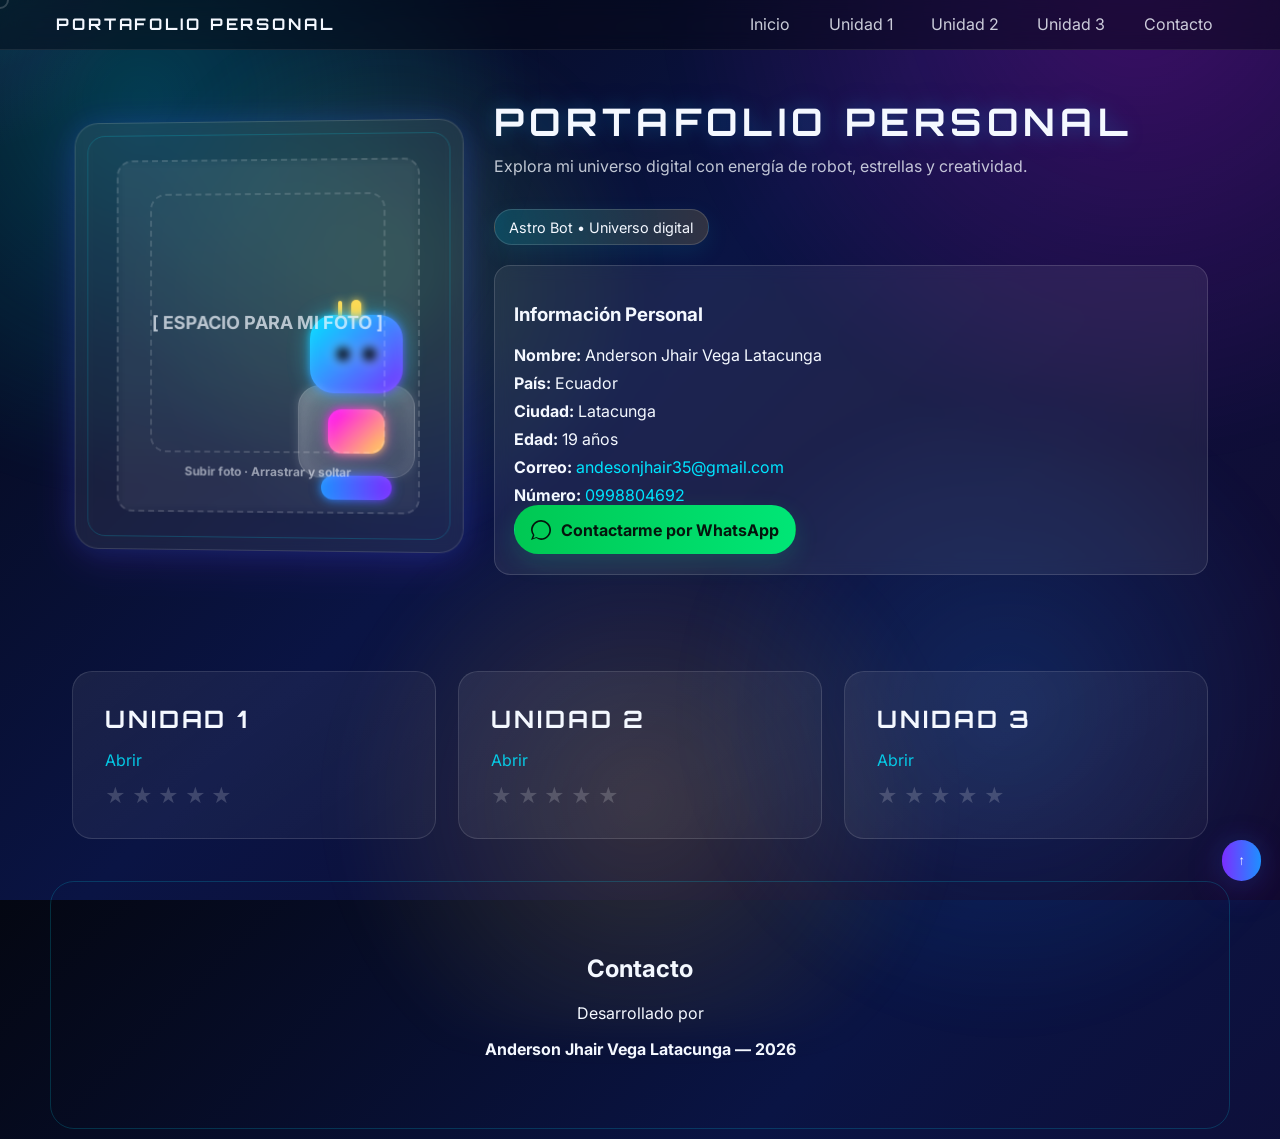
==== index.html @ 26ff987b "Prueba 18" ====
<!doctype html>
<html lang="es">
<head>
	<meta charset="utf-8" />
	<meta name="viewport" content="width=device-width,initial-scale=1" />
	<title>PORTAFOLIO PERSONAL — Anderson Jhair Vega Latacunga</title>
	<meta name="description" content="Portafolio galáctico - Anderson Jhair Vega Latacunga" />
	<link rel="preconnect" href="https://fonts.googleapis.com">
	<link rel="preconnect" href="https://fonts.gstatic.com" crossorigin>
	<link href="https://fonts.googleapis.com/css2?family=Orbitron:wght@500;700;900&family=Inter:wght@400;500;600;700&display=swap" rel="stylesheet">
	<link rel="stylesheet" href="styles.css">
</head>
<body>
	<!-- Fondo animado: canvas para estrellas y efecto parallax -->
	<canvas id="starfield" class="starfield"></canvas>

	<!-- Efecto de partículas y brillo que sigue el cursor -->
	<div id="light" class="light"></div>

	<!-- Cursor personalizado -->
	<div id="cursor" class="cursor"></div>

	<!-- Barra de navegación -->
	<header class="topbar">
		<nav class="nav container">
			<a href="#inicio" class="brand">PORTAFOLIO PERSONAL</a>
			<ul class="nav-links">
				<li><a href="#inicio">Inicio</a></li>
				<li><a href="#unidad1">Unidad 1</a></li>
				<li><a href="#unidad2">Unidad 2</a></li>
				<li><a href="#unidad3">Unidad 3</a></li>
				<li><a href="#contacto">Contacto</a></li>
			</ul>
			<button id="menuToggle" class="menu-toggle" aria-label="Abrir menú">☰</button>
		</nav>
	</header>

	<main id="main" class="main">
		<!-- Hero / Inicio -->
		<section id="inicio" class="hero container">
			<div class="hero-grid">
				<div class="photo-card glass">
					<div class="hero-robot" aria-hidden="true">
						<div class="robot-head">
							<span class="robot-eye"></span>
							<span class="robot-eye"></span>
							<span class="robot-antenna"></span>
						</div>
						<div class="robot-body">
							<span class="robot-chest"></span>
						</div>
						<div class="robot-legs"></div>
					</div>
					<div class="photo-placeholder" id="photoArea">
						<input type="file" id="photoInput" accept="image/*" class="photo-input" aria-label="Subir foto" />
						<label for="photoInput" class="photo-label">
							<div class="photo-preview" id="photoPreview" aria-hidden="true">
								<span class="photo-text">[ ESPACIO PARA MI FOTO ]</span>
							</div>
							<div class="photo-hint">Subir foto · Arrastrar y soltar</div>
						</label>
					</div>
				</div>

				<div class="intro">
					<h1 class="title glow">PORTAFOLIO PERSONAL</h1>
					<p class="subtitle">Explora mi universo digital con energía de robot, estrellas y creatividad.</p>
					<div class="hero-badge">Astro Bot • Universo digital</div>

					<div class="info-card glass">
						<h3>Información Personal</h3>
						<ul class="info-list">
							<li><strong>Nombre:</strong> Anderson Jhair Vega Latacunga</li>
							<li><strong>País:</strong> Ecuador</li>
							<li><strong>Ciudad:</strong> Latacunga</li>
							<li><strong>Edad:</strong> 19 años</li>
							<li><strong>Correo:</strong> <a href="mailto:andesonjhair35@gmail.com">andesonjhair35@gmail.com</a></li>
							<li><strong>Número:</strong> <a href="tel:+593998804692">0998804692</a></li>
						</ul>

						<a id="whatsappBtn" class="btn whatsapp" href="https://wa.me/593998804692" target="_blank" rel="noopener noreferrer">
							<svg class="icon" viewBox="0 0 24 24" xmlns="http://www.w3.org/2000/svg" aria-hidden="true"><path fill="currentColor" d="M20.52 3.48A11.94 11.94 0 0012 0C5.373 0 .002 5.373.002 12.002A11.9 11.9 0 002.29 17.98L0 24l6.375-2.275A11.939 11.939 0 0012 24c6.627 0 12-5.373 12-11.998 0-3.204-1.252-6.213-3.48-8.522zM12 22.01a9.98 9.98 0 01-5.11-1.356l-.366-.218-3.785 1.35 1.41-3.686-.236-.38A9.972 9.972 0 0112.01 2.03c5.523 0 10 4.478 10 9.972 0 5.495-4.477 9.999-10 9.999z"/></svg>
							Contactarme por WhatsApp
						</a>
					</div>
				</div>
			</div>
		</section>

		<!-- Secciones de Unidades -->
		<section class="units container">
			<div class="units-grid">
				<article class="unit-card" id="unidad1" data-unit="1">
					<h2>UNIDAD 1</h2>
					<p class="unit-cta">Abrir</p>
					<div class="rating" role="img" aria-label="Valoración: 5 de 5">
						<span class="star" data-value="1">★</span>
						<span class="star" data-value="2">★</span>
						<span class="star" data-value="3">★</span>
						<span class="star" data-value="4">★</span>
						<span class="star" data-value="5">★</span>
					</div>
				</article>

				<article class="unit-card" id="unidad2" data-unit="2">
					<h2>UNIDAD 2</h2>
					<p class="unit-cta">Abrir</p>
					<div class="rating" role="img" aria-label="Valoración: 5 de 5">
						<span class="star" data-value="1">★</span>
						<span class="star" data-value="2">★</span>
						<span class="star" data-value="3">★</span>
						<span class="star" data-value="4">★</span>
						<span class="star" data-value="5">★</span>
					</div>
				</article>

				<article class="unit-card" id="unidad3" data-unit="3">
					<h2>UNIDAD 3</h2>
					<p class="unit-cta">Abrir</p>
					<div class="rating" role="img" aria-label="Valoración: 3.5 de 5">
						<span class="star" data-value="1">★</span>
						<span class="star" data-value="2">★</span>
						<span class="star" data-value="3">★</span>
						<span class="star" data-value="4">★</span>
						<span class="star" data-value="5">★</span>
					</div>
				</article>
			</div>

			<!-- Panel dinámico para contenido de unidad -->
			<div id="unitPanel" class="unit-panel glass">
				<div class="portal-ring" aria-hidden="true"></div>
				<button id="closePanel" class="close-panel">✕</button>
				<div class="unit-content">
					<h3 id="unitTitle">Unidad</h3>
					<div id="unitBody" class="unit-body">
						<div class="unit-placeholder">Aquí podrás agregar información más adelante.</div>
					</div>
				</div>
			</div>
		</section>

		<!-- Contacto / Pie -->
		<section id="contacto" class="contact container">
			<h2>Contacto</h2>
			<p>Desarrollado por</p>
			<p class="author">Anderson Jhair Vega Latacunga — 2026</p>
		</section>
	</main>

	<button id="toTop" class="to-top" title="Volver arriba">↑</button>

	<script src="script.js" defer></script>
</body>
</html>
---- styles.css ----
/* styles.css
   Tema: Galáctico / Futurista
   Contiene diseño responsivo, glassmorphism, animaciones y efectos de glow.
*/

:root{
  --bg:#050816;
  --electric:#1E90FF;
  --violet:#7B2EFF;
  --cyan:#00E5FF;
  --magenta:#FF00FF;
  --yellow:#FFD84D;
  --lime:#7CFF5B;
  --white:#F4F8FF;
  --glass-bg: rgba(255,255,255,0.07);
  --glass-border: rgba(255,255,255,0.14);
  --glow: 0 8px 40px rgba(123,46,255,0.18), 0 0 28px rgba(30,144,255,0.14);
  --container: 1200px;
}

*{box-sizing:border-box}
html,body{height:100%}
body{
  margin:0;
  font-family: Inter, ui-sans-serif, system-ui, -apple-system, "Segoe UI", Roboto, "Helvetica Neue", Arial;
  background:linear-gradient(135deg, #040712 0%, #0a1444 45%, #120a2f 100%);
  color:var(--white);
  overflow-x:hidden;
  position:relative;
}
body::before, body::after{
  content:"";
  position:fixed;
  inset:-15%;
  pointer-events:none;
  z-index:0;
  filter:blur(18px);
}
body::before{
  background:radial-gradient(circle at 20% 20%, rgba(0,229,255,0.24), transparent 24%),
             radial-gradient(circle at 80% 10%, rgba(255,0,255,0.2), transparent 28%),
             radial-gradient(circle at 50% 80%, rgba(255,216,77,0.16), transparent 25%);
  animation: drift 10s ease-in-out infinite alternate;
}
body::after{
  background:radial-gradient(circle at 35% 35%, rgba(124,255,91,0.16), transparent 20%),
             radial-gradient(circle at 72% 72%, rgba(30,144,255,0.18), transparent 22%);
  animation: drift 12s ease-in-out infinite reverse;
}

.container{max-width:var(--container);margin:0 auto;padding:2rem;position:relative;z-index:2}

/* Loader */
.loader{position:fixed;inset:0;display:flex;align-items:center;justify-content:center;background:radial-gradient(circle at top, rgba(0,229,255,0.16), rgba(5,8,22,1));z-index:9999;transition:opacity .6s ease}
.loader-inner{display:flex;flex-direction:column;align-items:center;gap:1rem}
.spinner{width:72px;height:72px;border-radius:50%;background:conic-gradient(from 0deg, var(--electric), var(--violet), var(--yellow), var(--cyan), var(--electric));animation:spin 1.6s linear infinite;box-shadow:0 0 30px rgba(0,229,255,0.24)}
@keyframes spin{to{transform:rotate(360deg)}}
@keyframes drift{from{transform:translate3d(-2%, -2%, 0) scale(1)} to{transform:translate3d(3%, 2%, 0) scale(1.06)}}
@keyframes floatRobot{0%,100%{transform:translateY(0)}50%{transform:translateY(-10px)}}
@keyframes portalPulse{0%{transform:scale(.92);opacity:.3}50%{transform:scale(1);opacity:.7}100%{transform:scale(1.06);opacity:.2}}
@keyframes portalOut{0%{transform:scale(1);opacity:1}100%{transform:scale(0.16);opacity:0}}
/* Starfield */
.starfield{position:fixed;inset:0;z-index:1;display:block;opacity:.95}

/* Light and cursor */
.light{position:fixed;pointer-events:none;width:340px;height:340px;border-radius:50%;background:radial-gradient(circle at 35% 35%, rgba(0,229,255,0.2), rgba(123,46,255,0.06) 44%, transparent 66%);mix-blend-mode:screen;transform:translate(-50%,-50%);z-index:2}
.cursor{position:fixed;width:18px;height:18px;border-radius:50%;pointer-events:none;border:2px solid rgba(255,255,255,0.18);backdrop-filter:blur(4px);transform:translate(-50%,-50%);z-index:9998;transition:transform .12s ease, background .12s ease}

/* Topbar */
.topbar{position:sticky;top:0;z-index:50;background:rgba(4,7,18,0.5);backdrop-filter: blur(10px);border-bottom:1px solid rgba(255,255,255,0.08)}
.nav{display:flex;align-items:center;justify-content:space-between;gap:1rem;padding:0.9rem 1rem}
.brand{font-family:'Orbitron', sans-serif;font-weight:700;letter-spacing:.18em;color:var(--white);text-decoration:none;text-transform:uppercase}
.nav-links{list-style:none;display:flex;gap:1rem;margin:0;padding:0}
.nav-links a{color:rgba(244,248,255,0.82);text-decoration:none;padding:.4rem .7rem;border-radius:999px;transition:all .25s}
.nav-links a:hover{background:linear-gradient(90deg, rgba(30,144,255,0.16), rgba(123,46,255,0.16));box-shadow:var(--glow)}
.menu-toggle{display:none;background:transparent;border:1px solid rgba(255,255,255,0.08);color:var(--white);padding:.45rem .7rem;border-radius:999px}

/* Hero */
.hero-grid{display:grid;grid-template-columns:390px 1fr;gap:2rem;align-items:center;padding-top:1rem}
.photo-card{height:430px;display:flex;align-items:center;justify-content:center;border-radius:24px;border:1px solid var(--glass-border);background:linear-gradient(145deg, rgba(255,255,255,0.08), rgba(255,255,255,0.02));box-shadow:var(--glow);position:relative;overflow:hidden;transform:perspective(1200px) rotateY(-4deg)}
.photo-card::before{content:"";position:absolute;inset:12px;border:1px solid rgba(0,229,255,0.18);border-radius:18px}
.hero-robot{position:absolute;inset:auto 12% 12% auto;z-index:0;display:flex;flex-direction:column;align-items:center;animation:floatRobot 3.4s ease-in-out infinite}
.robot-head{width:92px;height:78px;border-radius:24px;background:linear-gradient(135deg, var(--cyan), var(--violet));box-shadow:0 0 24px rgba(0,229,255,0.2);position:relative;display:flex;align-items:center;justify-content:center;gap:12px}
.robot-head::before{content:"";position:absolute;top:-15px;left:50%;transform:translateX(-50%);width:10px;height:20px;border-radius:999px;background:var(--yellow)}
.robot-eye{width:14px;height:14px;border-radius:50%;background:#08111f;box-shadow:0 0 10px rgba(255,255,255,0.7)}
.robot-antenna{position:absolute;top:-14px;left:28px;width:4px;height:16px;background:var(--yellow);border-radius:999px}
.robot-body{width:116px;height:92px;border-radius:22px;background:linear-gradient(135deg, rgba(255,255,255,0.16), rgba(255,255,255,0.04));border:1px solid rgba(255,255,255,0.16);margin-top:-8px;display:flex;align-items:center;justify-content:center;box-shadow:inset 0 0 20px rgba(255,255,255,0.08)}
.robot-chest{width:56px;height:44px;border-radius:14px;background:linear-gradient(135deg, var(--magenta), var(--yellow));box-shadow:0 0 16px rgba(255,0,255,0.16)}
.robot-legs{width:70px;height:24px;border-radius:999px;background:linear-gradient(90deg, var(--electric), var(--violet));margin-top:-2px;box-shadow:0 0 16px rgba(30,144,255,0.16)}
.photo-placeholder{font-weight:700;color:rgba(244,248,255,0.7);font-size:18px;border:2px dashed rgba(255,255,255,0.15);padding:2rem;border-radius:16px;position:relative;z-index:1;backdrop-filter:blur(4px)}
.photo-input{display:none}
.photo-label{display:flex;flex-direction:column;align-items:center;gap:.7rem;cursor:pointer}
.photo-preview{width:100%;height:100%;min-height:260px;border-radius:16px;display:flex;align-items:center;justify-content:center;background-size:cover;background-position:center;border:2px dashed rgba(255,255,255,0.14);transition:all .28s ease}
.photo-preview.has-photo{border:0}
.photo-preview .photo-text{color:rgba(244,248,255,0.7);font-weight:700}
.photo-hint{font-size:12px;color:rgba(244,248,255,0.55)}
.photo-placeholder.dragover .photo-preview{transform:scale(1.02);box-shadow:0 12px 30px rgba(30,144,255,0.12)}
.title{font-family:'Orbitron', sans-serif;font-size:38px;margin:0;letter-spacing:.14em}
.glow{text-shadow:0 0 18px rgba(0,229,255,0.22), 0 0 34px rgba(123,46,255,0.16)}
.subtitle{color:rgba(244,248,255,0.78);margin-top:.6rem;line-height:1.6}
.hero-badge{display:inline-block;margin-top:.8rem;padding:.55rem .9rem;border-radius:999px;background:linear-gradient(90deg, rgba(0,229,255,0.18), rgba(255,216,77,0.16));border:1px solid rgba(255,255,255,0.14);font-size:.9rem;color:var(--white);box-shadow:0 8px 24px rgba(0,229,255,0.09)}

.info-card{margin-top:1.2rem;padding:1.2rem;border-radius:16px;background:linear-gradient(135deg, rgba(255,255,255,0.09), rgba(255,255,255,0.04));border:1px solid rgba(255,255,255,0.12)}
.info-list{list-style:none;padding:0;margin:0;display:grid;gap:.5rem}
.info-list a{color:var(--cyan);text-decoration:none}

.btn{display:inline-flex;align-items:center;gap:.6rem;padding:.85rem 1rem;border-radius:999px;text-decoration:none;font-weight:700;border:1px solid transparent;cursor:pointer;transition:transform .12s ease, box-shadow .18s ease}
.btn .icon{width:20px;height:20px}
.whatsapp{background:linear-gradient(90deg,#00C853,#00E676);color:#04150d;box-shadow:0 8px 24px rgba(0,230,150,0.16)}
.whatsapp:hover{transform:translateY(-5px);box-shadow:0 12px 36px rgba(0,230,150,0.2)}
.whatsapp:active{transform:translateY(-2px) scale(.996)}

/* Units */
.units-grid{display:grid;grid-template-columns:repeat(3,1fr);gap:1.4rem;margin-top:2rem}
.unit-card{padding:2rem;border-radius:20px;background:linear-gradient(145deg, rgba(255,255,255,0.07), rgba(255,255,255,0.03));border:1px solid rgba(255,255,255,0.12);cursor:pointer;transition:transform .28s ease, box-shadow .28s ease;position:relative;overflow:hidden}
.unit-card::before{content:"";position:absolute;inset:0;background:linear-gradient(120deg, transparent 0%, rgba(0,229,255,0.12) 45%, transparent 70%);transform:translateX(-100%);transition:transform .5s ease}
.unit-card:hover{transform:translateY(-10px);box-shadow:var(--glow)}
.unit-card:hover::before{transform:translateX(100%)}
.unit-card h2{margin:0 0 .6rem;font-family:'Orbitron', sans-serif;letter-spacing:.12em}
.unit-panel{position:fixed;right:3%;top:10%;width:54%;max-width:780px;max-height:78vh;min-height:240px;padding:1.8rem;border-radius:24px;z-index:80;display:none;box-shadow:var(--glow);overflow:hidden;background:linear-gradient(145deg, rgba(9,13,33,0.92), rgba(14,18,45,0.88));border:1px solid rgba(255,255,255,0.13);transform:scale(.94);opacity:0;transition:transform .45s cubic-bezier(.2,.8,.2,1), opacity .35s ease}
.unit-panel.visible{display:block;opacity:1;transform:scale(1)}
.unit-panel.closing{animation:portalOut .36s ease forwards}
.portal-ring{position:absolute;inset:-25%;border-radius:50%;border:2px solid rgba(0,229,255,0.16);box-shadow:0 0 0 1px rgba(255,255,255,0.04), inset 0 0 40px rgba(0,229,255,0.16);animation:portalPulse 2.2s ease-in-out infinite;pointer-events:none}
.unit-content{display:grid;gap:1rem;max-height:calc(78vh - 3.6rem);overflow-y:auto;overflow-x:hidden;padding-right:.25rem;scrollbar-width:thin;scrollbar-color:rgba(0,229,255,0.4) transparent;overscroll-behavior:contain;position:relative;z-index:2}
.unit-label{display:block;font-size:.9rem;letter-spacing:.25em;color:var(--cyan);margin-bottom:.25rem;font-family:'Orbitron', sans-serif}
.unit-headline{display:block;font-size:1.2rem;font-weight:700;color:var(--white)}
.unit-body{display:grid;gap:1rem;padding-right:.25rem}
.unit-intro p{margin:0;color:rgba(244,248,255,0.84);line-height:1.7}
.topic-switcher{display:flex;flex-wrap:wrap;gap:.6rem;margin-top:.8rem}
.topic-btn{background:rgba(255,255,255,0.06);color:var(--white);border:1px solid rgba(255,255,255,0.1);padding:.6rem .8rem;border-radius:999px;cursor:pointer;transition:all .25s ease}
.topic-btn:hover,.topic-btn.active{background:linear-gradient(90deg, rgba(30,144,255,0.17), rgba(123,46,255,0.18));border-color:rgba(0,229,255,0.32);transform:translateY(-2px)}
.topic-card{padding:1rem;border-radius:16px;background:linear-gradient(135deg, rgba(30,144,255,0.12), rgba(123,46,255,0.08));border:1px solid rgba(255,255,255,0.08)}
.topic-header h4{margin:0 0 .35rem;font-size:1.06rem;color:var(--yellow)}
.topic-header p{margin:0;color:rgba(244,248,255,0.84);line-height:1.7}
.topic-badges{display:flex;flex-wrap:wrap;gap:.5rem;margin-top:.8rem}
.topic-badges span{padding:.35rem .65rem;border-radius:999px;background:rgba(255,255,255,0.07);font-size:.85rem;color:var(--cyan)}
.topic-grid{display:grid;grid-template-columns:repeat(2,1fr);gap:.8rem;margin-top:.9rem}
.topic-block{padding:.8rem;border-radius:12px;background:rgba(0,0,0,0.2);border:1px solid rgba(255,255,255,0.05)}
.topic-block.wide{grid-column:1 / -1}
.topic-block h5{margin:0 0 .4rem;font-size:.95rem;color:var(--magenta)}
.topic-block p,.topic-block li{margin:0;color:rgba(244,248,255,0.84);line-height:1.65;font-size:.95rem}
.topic-block ul{margin:.2rem 0 0 1rem;padding:0}
.example-box{margin-top:.8rem;padding:.9rem;border-radius:12px;background:rgba(0,0,0,0.2);border:1px solid rgba(255,255,255,0.05)}
.example-box h5{margin:0 0 .3rem;font-size:.95rem;color:var(--magenta)}
.example-box ul{margin:.25rem 0 0 1rem;padding:0;display:grid;gap:.35rem}
.example-box li{line-height:1.55;color:rgba(244,248,255,0.86)}
.topic-foot{display:grid;grid-template-columns:repeat(2,1fr);gap:.6rem;margin-top:.8rem}
.topic-note{padding:.7rem;border-radius:10px;background:rgba(255,255,255,0.06);color:rgba(244,248,255,0.84);line-height:1.5;font-size:.92rem}
.unit-placeholder{padding:2rem;border-radius:16px;background:linear-gradient(90deg, rgba(30,144,255,0.05), rgba(123,46,255,0.03));border:1px dashed rgba(255,255,255,0.08)}
.close-panel{position:absolute;right:14px;top:14px;background:transparent;border:0;color:var(--white);font-size:18px;cursor:pointer}
@media(max-width:700px){.topic-grid,.topic-foot{grid-template-columns:1fr}}

/* Contact */
.contact{padding:4rem 2rem;text-align:center;position:relative;transition:transform .35s ease, box-shadow .35s ease}
.contact::before{content:"";position:absolute;inset:10px;border:1px solid rgba(0,229,255,0.18);border-radius:24px;pointer-events:none}
.contact-highlight{transform:translateY(-6px);box-shadow:0 0 0 1px rgba(0,229,255,0.16), 0 12px 40px rgba(0,229,255,0.16)}
.author{font-weight:700}

/* To top */
.to-top{position:fixed;right:1.2rem;bottom:1.2rem;background:linear-gradient(90deg,var(--violet),var(--electric));color:var(--white);border:0;padding:.8rem 1rem;border-radius:999px;cursor:pointer;box-shadow:var(--glow);z-index:60}

/* Glass utility */
.glass{background:var(--glass-bg);border:1px solid var(--glass-border);backdrop-filter: blur(8px)}

/* Responsive */
@media(max-width:1000px){
  .hero-grid{grid-template-columns:1fr}
  .photo-card{height:320px}
  .units-grid{grid-template-columns:repeat(2,1fr)}
  .unit-panel{width:88%;left:6%;right:6%}
}
@media(max-width:640px){
  .nav-links{display:none}
  .menu-toggle{display:inline-block}
  .units-grid{grid-template-columns:1fr}
  .container{padding:1rem}
  .title{font-size:26px}
  .photo-card{height:260px}
}

/* Micro interactions */
.unit-cta{opacity:.85;color:var(--cyan)}
.nav-links a.active{background:linear-gradient(90deg,var(--violet),var(--electric));color:#041226}

/* Smooth appear reveal */
.reveal{opacity:0;transform:translateY(18px);transition:all .8s cubic-bezier(.2,.9,.2,1)}
.reveal.visible{opacity:1;transform:none}

/* Rating stars */
.rating{margin-top:1rem;display:flex;gap:.35rem;align-items:center}
.star{font-size:20px;line-height:1;color:rgba(255,255,255,0.18);display:inline-block;position:relative;cursor:pointer;transition:transform .12s ease}
.star:hover{transform:translateY(-3px)}
.star.full{color:var(--magenta);text-shadow:0 6px 18px rgba(123,46,255,0.12)}
.star.empty{color:rgba(255,255,255,0.12)}
.star.half{color:rgba(255,255,255,0.12)}
.star.half::before{content:'★';position:absolute;left:0;top:0;display:block;width:50%;height:100%;overflow:hidden;color:var(--magenta)}
.star.half, .star.full{pointer-events:auto}

/* helpers */
.hidden{display:none}
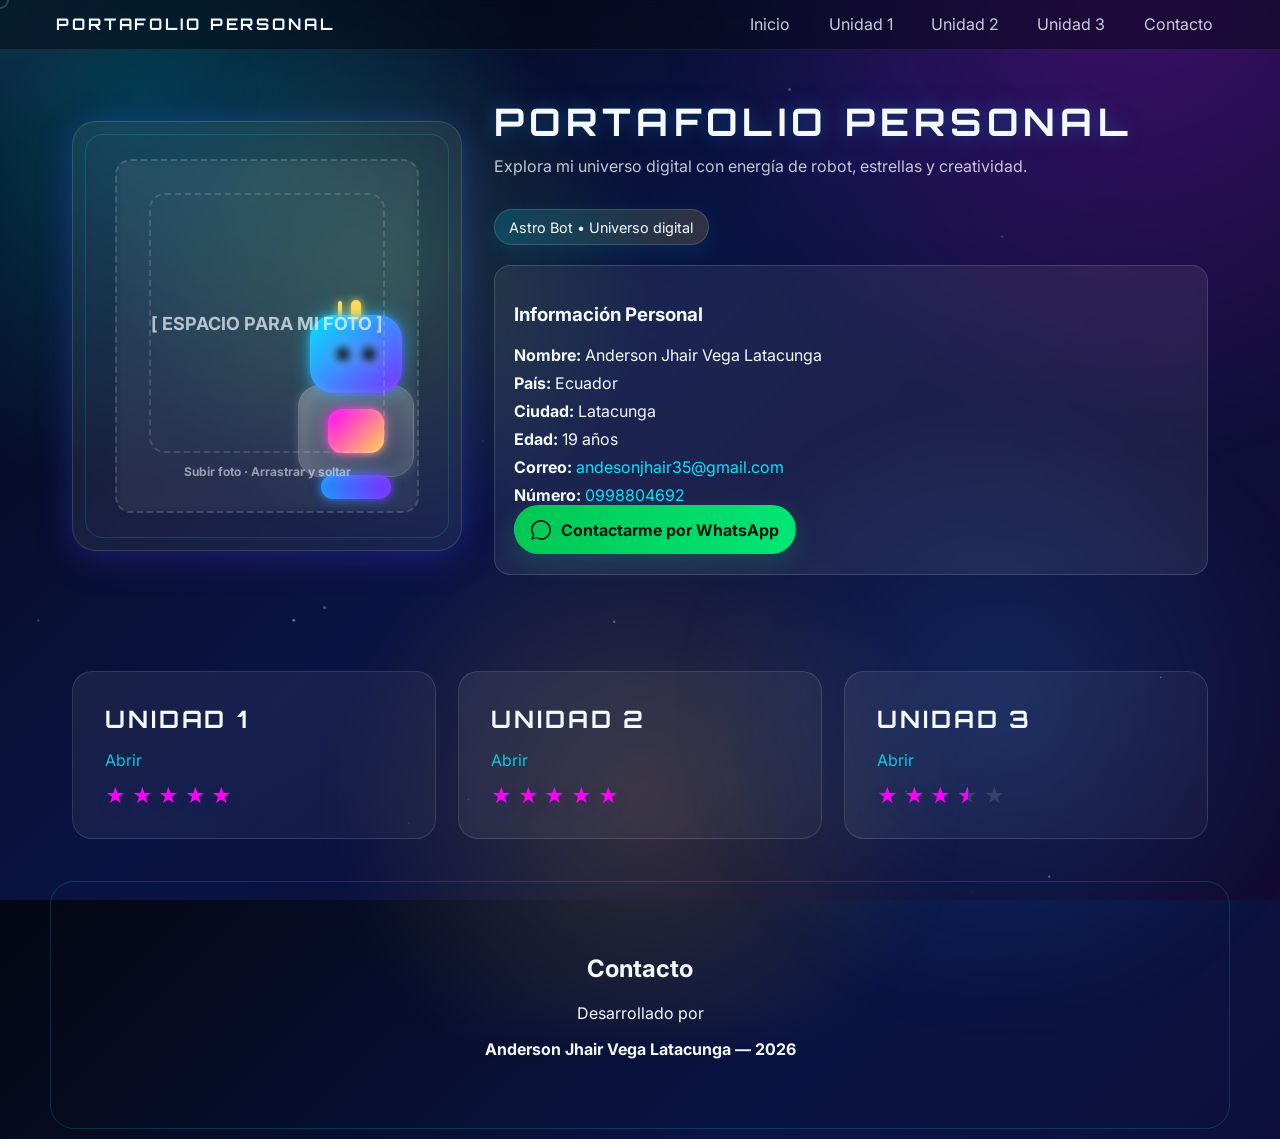
==== commit 4ff3f831: "Prueba 19" ====
--- a/index.html
+++ b/index.html
@@ -11,6 +11,13 @@
 	<link rel="stylesheet" href="styles.css">
 </head>
 <body>
+	<div id="loader" class="loader">
+		<div class="loader-inner">
+			<div class="spinner" aria-hidden="true"></div>
+			<p class="loader-text">Cargando interfaz galáctica…</p>
+		</div>
+	</div>
+
 	<!-- Fondo animado: canvas para estrellas y efecto parallax -->
 	<canvas id="starfield" class="starfield"></canvas>
 
--- a/styles.css
+++ b/styles.css
@@ -53,6 +53,7 @@
 /* Loader */
 .loader{position:fixed;inset:0;display:flex;align-items:center;justify-content:center;background:radial-gradient(circle at top, rgba(0,229,255,0.16), rgba(5,8,22,1));z-index:9999;transition:opacity .6s ease}
 .loader-inner{display:flex;flex-direction:column;align-items:center;gap:1rem}
+.loader-text{color:var(--white);font-size:0.95rem;letter-spacing:0.09em;text-transform:uppercase;opacity:0.88;margin:0;}
 .spinner{width:72px;height:72px;border-radius:50%;background:conic-gradient(from 0deg, var(--electric), var(--violet), var(--yellow), var(--cyan), var(--electric));animation:spin 1.6s linear infinite;box-shadow:0 0 30px rgba(0,229,255,0.24)}
 @keyframes spin{to{transform:rotate(360deg)}}
 @keyframes drift{from{transform:translate3d(-2%, -2%, 0) scale(1)} to{transform:translate3d(3%, 2%, 0) scale(1.06)}}
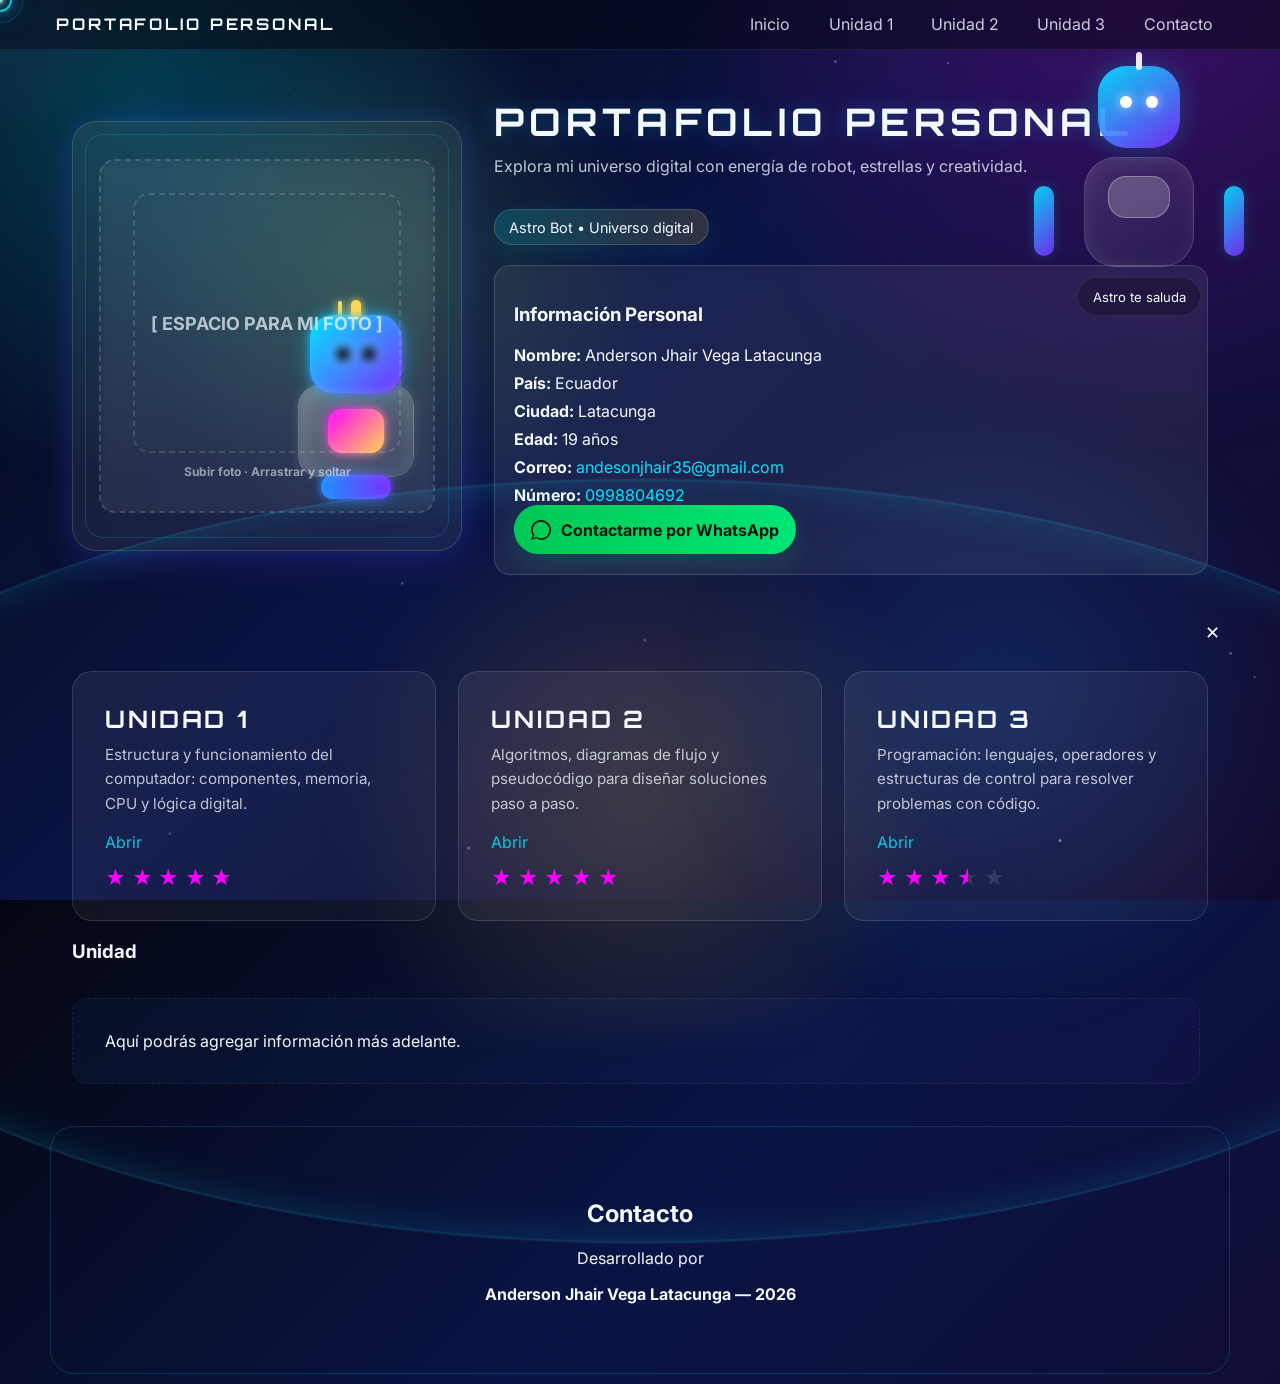
==== commit 359a70e4: "Prueba 20" ====
--- a/index.html
+++ b/index.html
@@ -46,6 +46,17 @@
 		<!-- Hero / Inicio -->
 		<section id="inicio" class="hero container">
 			<div class="hero-grid">
+				<div id="astroBot" class="astro-bot">
+					<div class="bot-head">
+						<span class="antenna"></span>
+						<span class="eye left"></span>
+						<span class="eye right"></span>
+					</div>
+					<div class="bot-body"></div>
+					<div class="bot-arm left"></div>
+					<div class="bot-arm right"></div>
+					<div class="bot-text">Astro te saluda</div>
+				</div>
 				<div class="photo-card glass">
 					<div class="hero-robot" aria-hidden="true">
 						<div class="robot-head">
@@ -99,6 +110,7 @@
 			<div class="units-grid">
 				<article class="unit-card" id="unidad1" data-unit="1">
 					<h2>UNIDAD 1</h2>
+					<p class="unit-summary">Estructura y funcionamiento del computador: componentes, memoria, CPU y lógica digital.</p>
 					<p class="unit-cta">Abrir</p>
 					<div class="rating" role="img" aria-label="Valoración: 5 de 5">
 						<span class="star" data-value="1">★</span>
@@ -111,6 +123,7 @@
 
 				<article class="unit-card" id="unidad2" data-unit="2">
 					<h2>UNIDAD 2</h2>
+					<p class="unit-summary">Algoritmos, diagramas de flujo y pseudocódigo para diseñar soluciones paso a paso.</p>
 					<p class="unit-cta">Abrir</p>
 					<div class="rating" role="img" aria-label="Valoración: 5 de 5">
 						<span class="star" data-value="1">★</span>
@@ -123,6 +136,7 @@
 
 				<article class="unit-card" id="unidad3" data-unit="3">
 					<h2>UNIDAD 3</h2>
+					<p class="unit-summary">Programación: lenguajes, operadores y estructuras de control para resolver problemas con código.</p>
 					<p class="unit-cta">Abrir</p>
 					<div class="rating" role="img" aria-label="Valoración: 3.5 de 5">
 						<span class="star" data-value="1">★</span>
@@ -133,9 +147,6 @@
 					</div>
 				</article>
 			</div>
-
-			<!-- Panel dinámico para contenido de unidad -->
-			<div id="unitPanel" class="unit-panel glass">
 				<div class="portal-ring" aria-hidden="true"></div>
 				<button id="closePanel" class="close-panel">✕</button>
 				<div class="unit-content">
--- a/styles.css
+++ b/styles.css
@@ -27,6 +27,7 @@
   color:var(--white);
   overflow-x:hidden;
   position:relative;
+  cursor:none;
 }
 body::before, body::after{
   content:"";
@@ -65,7 +66,40 @@
 
 /* Light and cursor */
 .light{position:fixed;pointer-events:none;width:340px;height:340px;border-radius:50%;background:radial-gradient(circle at 35% 35%, rgba(0,229,255,0.2), rgba(123,46,255,0.06) 44%, transparent 66%);mix-blend-mode:screen;transform:translate(-50%,-50%);z-index:2}
-.cursor{position:fixed;width:18px;height:18px;border-radius:50%;pointer-events:none;border:2px solid rgba(255,255,255,0.18);backdrop-filter:blur(4px);transform:translate(-50%,-50%);z-index:9998;transition:transform .12s ease, background .12s ease}
+.cursor{position:fixed;width:24px;height:24px;border-radius:50%;pointer-events:none;border:2px solid rgba(0,229,255,0.85);background:radial-gradient(circle at 50% 50%, rgba(255,255,255,0.95), rgba(0,229,255,0.22) 35%, transparent 70%);box-shadow:0 0 16px rgba(0,229,255,0.45),0 0 32px rgba(123,46,255,0.25);transform:translate(-50%,-50%);z-index:9998;transition:transform .14s ease, width .18s ease, height .18s ease, box-shadow .18s ease, opacity .18s ease}
+.cursor::before{content:'';position:absolute;inset:50% 50% auto auto;transform:translate(-50%,-50%);width:10px;height:10px;border-radius:50%;background:rgba(255,255,255,0.95);box-shadow:0 0 20px rgba(255,255,255,0.65),0 0 30px rgba(0,229,255,0.3)}
+.cursor::after{content:'';position:absolute;inset:0;top:50%;left:50%;width:42px;height:42px;margin-top:-21px;margin-left:-21px;border:1px solid rgba(0,229,255,0.18);border-radius:50%;pointer-events:none;animation:cursorOrbit 2.2s linear infinite}
+.cursor.active{width:48px;height:48px;box-shadow:0 0 28px rgba(0,229,255,0.55),0 0 44px rgba(123,46,255,0.28);}
+.cursor.active::after{width:70px;height:70px;margin-top:-35px;margin-left:-35px;border-color:rgba(123,46,255,0.28)}
+.cursor.press{transform:translate(-50%,-50%) scale(.88);box-shadow:0 0 18px rgba(0,229,255,0.55),0 0 28px rgba(123,46,255,0.2)}
+@keyframes cursorOrbit{from{transform:translate(-50%,-50%) rotate(0deg)}to{transform:translate(-50%,-50%) rotate(360deg)}}
+
+.astro-bot{position:absolute;top:1rem;right:1rem;width:170px;height:250px;display:flex;flex-direction:column;align-items:center;gap:.6rem;z-index:3;animation:floatRobot 4s ease-in-out infinite;}
+.bot-head{position:relative;width:82px;height:82px;border-radius:28px;background:linear-gradient(145deg, rgba(0,229,255,0.92), rgba(123,46,255,0.92));box-shadow:0 0 28px rgba(0,229,255,0.25);display:flex;align-items:center;justify-content:center;}
+.antenna{position:absolute;top:-14px;left:50%;transform:translateX(-50%);width:6px;height:18px;background:rgba(255,255,255,0.9);border-radius:999px;}
+.eye{position:absolute;top:30px;width:12px;height:12px;border-radius:50%;background:#fff;box-shadow:0 0 12px rgba(255,255,255,0.8)}
+.eye.left{left:22px;}
+.eye.right{right:22px;}
+.bot-body{width:110px;height:110px;border-radius:32px;background:linear-gradient(135deg, rgba(255,255,255,0.12), rgba(255,255,255,0.04));border:1px solid rgba(255,255,255,0.16);position:relative;box-shadow:inset 0 0 20px rgba(255,255,255,0.08);}
+.bot-body::before{content:'';position:absolute;top:18px;left:50%;transform:translateX(-50%);width:60px;height:40px;border-radius:18px;background:rgba(255,255,255,0.2);border:1px solid rgba(255,255,255,0.3);}
+.bot-arm{position:absolute;top:120px;width:20px;height:70px;background:linear-gradient(135deg, rgba(0,229,255,0.9), rgba(123,46,255,0.9));border-radius:18px;box-shadow:0 0 12px rgba(0,229,255,0.2);}
+.bot-arm.left{left:-20px;transform-origin:top center;animation:armIdle 1.5s ease-in-out infinite;}
+.bot-arm.right{right:-20px;transform-origin:top center;animation:armIdle 1.5s ease-in-out infinite reverse;}
+.bot-text{font-size:.82rem;color:var(--white);text-align:center;padding:.65rem .9rem;border-radius:999px;background:rgba(0,0,0,0.24);border:1px solid rgba(255,255,255,0.08);backdrop-filter:blur(8px);}
+@keyframes armIdle{0%,100%{transform:rotate(6deg);}50%{transform:rotate(-14deg);}}
+
+.panel-bot{position:absolute;top:-105px;right:1.2rem;width:130px;padding:.8rem;pointer-events:none;opacity:0;transform:translateY(24px) scale(.92);transition:opacity .25s ease, transform .25s ease;z-index:5;}
+.panel-bot.visible{opacity:1;transform:translateY(0) scale(1);}
+.panel-bot-face{position:relative;width:100%;height:76px;border-radius:40px;background:linear-gradient(135deg, rgba(0,229,255,0.92), rgba(123,46,255,0.92));box-shadow:0 0 20px rgba(0,229,255,0.24);} 
+.panel-eye{position:absolute;top:30px;width:10px;height:10px;border-radius:50%;background:#fff;box-shadow:0 0 10px rgba(255,255,255,0.35);} 
+.panel-eye.left{left:22px;} 
+.panel-eye.right{right:22px;} 
+.panel-antenna{position:absolute;top:-12px;left:50%;transform:translateX(-50%);width:4px;height:18px;background:#fff;border-radius:999px;} 
+.panel-bubble{margin-top:.8rem;padding:.6rem .8rem;border-radius:16px;background:rgba(255,255,255,0.08);border:1px solid rgba(255,255,255,0.14);color:var(--white);font-size:.82rem;line-height:1.4;text-align:center;}
+.panel-bot.open-gesture{animation:botOpen .42s ease forwards;}
+.panel-bot.close-gesture{animation:botClose .42s ease forwards;}
+@keyframes botOpen{0%{opacity:0;transform:translateY(24px) scale(.92);}100%{opacity:1;transform:translateY(0) scale(1);}}
+@keyframes botClose{0%{opacity:1;transform:translateY(0) scale(1);}100%{opacity:0;transform:translateY(24px) scale(.92);}}
 
 /* Topbar */
 .topbar{position:sticky;top:0;z-index:50;background:rgba(4,7,18,0.5);backdrop-filter: blur(10px);border-bottom:1px solid rgba(255,255,255,0.08)}
@@ -91,9 +125,10 @@
 .photo-placeholder{font-weight:700;color:rgba(244,248,255,0.7);font-size:18px;border:2px dashed rgba(255,255,255,0.15);padding:2rem;border-radius:16px;position:relative;z-index:1;backdrop-filter:blur(4px)}
 .photo-input{display:none}
 .photo-label{display:flex;flex-direction:column;align-items:center;gap:.7rem;cursor:pointer}
-.photo-preview{width:100%;height:100%;min-height:260px;border-radius:16px;display:flex;align-items:center;justify-content:center;background-size:cover;background-position:center;border:2px dashed rgba(255,255,255,0.14);transition:all .28s ease}
-.photo-preview.has-photo{border:0}
-.photo-preview .photo-text{color:rgba(244,248,255,0.7);font-weight:700}
+.photo-preview{width:100%;height:100%;min-height:260px;border-radius:16px;display:flex;align-items:center;justify-content:center;background-size:cover;background-position:center;background-repeat:no-repeat;border:2px dashed rgba(255,255,255,0.14);transition:all .28s ease}
+.photo-preview.has-photo{border:0;box-shadow:0 0 30px rgba(0,229,255,0.18);}
+.photo-preview.has-profile{border:1px solid rgba(255,255,255,0.14);box-shadow:0 0 28px rgba(0,229,255,0.2);}
+.photo-preview .photo-text{color:rgba(244,248,255,0.7);font-weight:700;text-align:center;padding:0 1rem}
 .photo-hint{font-size:12px;color:rgba(244,248,255,0.55)}
 .photo-placeholder.dragover .photo-preview{transform:scale(1.02);box-shadow:0 12px 30px rgba(30,144,255,0.12)}
 .title{font-family:'Orbitron', sans-serif;font-size:38px;margin:0;letter-spacing:.14em}
@@ -118,6 +153,7 @@
 .unit-card:hover{transform:translateY(-10px);box-shadow:var(--glow)}
 .unit-card:hover::before{transform:translateX(100%)}
 .unit-card h2{margin:0 0 .6rem;font-family:'Orbitron', sans-serif;letter-spacing:.12em}
+.unit-summary{margin:0 0 1rem;color:rgba(244,248,255,0.76);line-height:1.6;font-size:.95rem;}
 .unit-panel{position:fixed;right:3%;top:10%;width:54%;max-width:780px;max-height:78vh;min-height:240px;padding:1.8rem;border-radius:24px;z-index:80;display:none;box-shadow:var(--glow);overflow:hidden;background:linear-gradient(145deg, rgba(9,13,33,0.92), rgba(14,18,45,0.88));border:1px solid rgba(255,255,255,0.13);transform:scale(.94);opacity:0;transition:transform .45s cubic-bezier(.2,.8,.2,1), opacity .35s ease}
 .unit-panel.visible{display:block;opacity:1;transform:scale(1)}
 .unit-panel.closing{animation:portalOut .36s ease forwards}
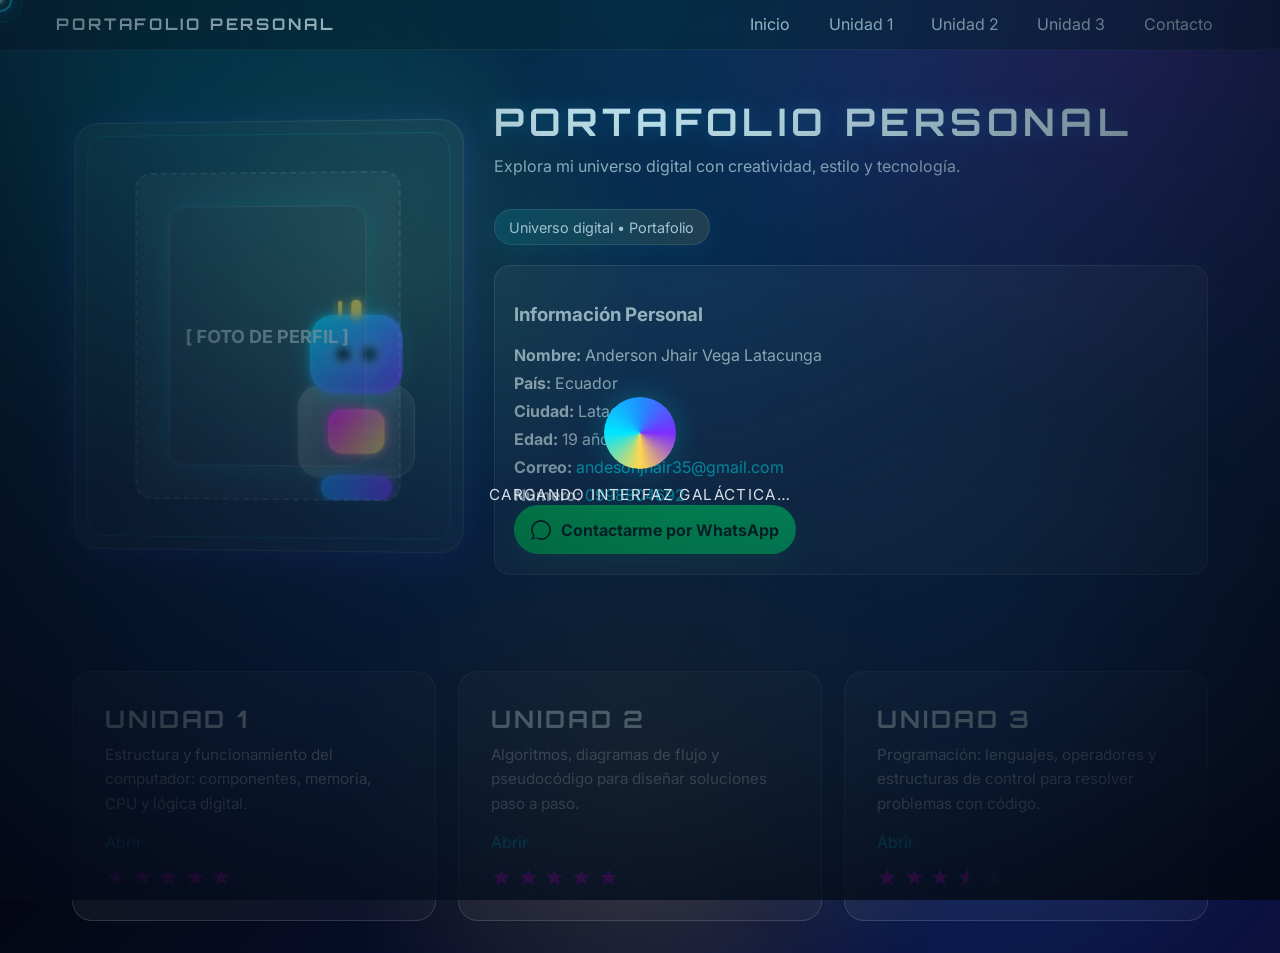
==== commit c83552ce: "Prueba 21" ====
--- a/index.html
+++ b/index.html
@@ -46,17 +46,6 @@
 		<!-- Hero / Inicio -->
 		<section id="inicio" class="hero container">
 			<div class="hero-grid">
-				<div id="astroBot" class="astro-bot">
-					<div class="bot-head">
-						<span class="antenna"></span>
-						<span class="eye left"></span>
-						<span class="eye right"></span>
-					</div>
-					<div class="bot-body"></div>
-					<div class="bot-arm left"></div>
-					<div class="bot-arm right"></div>
-					<div class="bot-text">Astro te saluda</div>
-				</div>
 				<div class="photo-card glass">
 					<div class="hero-robot" aria-hidden="true">
 						<div class="robot-head">
@@ -69,21 +58,17 @@
 						</div>
 						<div class="robot-legs"></div>
 					</div>
-					<div class="photo-placeholder" id="photoArea">
-						<input type="file" id="photoInput" accept="image/*" class="photo-input" aria-label="Subir foto" />
-						<label for="photoInput" class="photo-label">
-							<div class="photo-preview" id="photoPreview" aria-hidden="true">
-								<span class="photo-text">[ ESPACIO PARA MI FOTO ]</span>
-							</div>
-							<div class="photo-hint">Subir foto · Arrastrar y soltar</div>
-						</label>
+					<div class="photo-placeholder photo-static">
+						<div class="photo-preview has-profile" id="photoPreview" aria-hidden="true">
+							<span class="photo-text">[ FOTO DE PERFIL ]</span>
+						</div>
 					</div>
 				</div>
 
 				<div class="intro">
 					<h1 class="title glow">PORTAFOLIO PERSONAL</h1>
-					<p class="subtitle">Explora mi universo digital con energía de robot, estrellas y creatividad.</p>
-					<div class="hero-badge">Astro Bot • Universo digital</div>
+					<p class="subtitle">Explora mi universo digital con creatividad, estilo y tecnología.</p>
+					<div class="hero-badge">Universo digital • Portafolio</div>
 
 					<div class="info-card glass">
 						<h3>Información Personal</h3>
@@ -113,11 +98,11 @@
 					<p class="unit-summary">Estructura y funcionamiento del computador: componentes, memoria, CPU y lógica digital.</p>
 					<p class="unit-cta">Abrir</p>
 					<div class="rating" role="img" aria-label="Valoración: 5 de 5">
-						<span class="star" data-value="1">★</span>
-						<span class="star" data-value="2">★</span>
-						<span class="star" data-value="3">★</span>
-						<span class="star" data-value="4">★</span>
-						<span class="star" data-value="5">★</span>
+						<span class="star full">★</span>
+						<span class="star full">★</span>
+						<span class="star full">★</span>
+						<span class="star full">★</span>
+						<span class="star full">★</span>
 					</div>
 				</article>
 
@@ -126,11 +111,11 @@
 					<p class="unit-summary">Algoritmos, diagramas de flujo y pseudocódigo para diseñar soluciones paso a paso.</p>
 					<p class="unit-cta">Abrir</p>
 					<div class="rating" role="img" aria-label="Valoración: 5 de 5">
-						<span class="star" data-value="1">★</span>
-						<span class="star" data-value="2">★</span>
-						<span class="star" data-value="3">★</span>
-						<span class="star" data-value="4">★</span>
-						<span class="star" data-value="5">★</span>
+						<span class="star full">★</span>
+						<span class="star full">★</span>
+						<span class="star full">★</span>
+						<span class="star full">★</span>
+						<span class="star full">★</span>
 					</div>
 				</article>
 
@@ -139,36 +124,13 @@
 					<p class="unit-summary">Programación: lenguajes, operadores y estructuras de control para resolver problemas con código.</p>
 					<p class="unit-cta">Abrir</p>
 					<div class="rating" role="img" aria-label="Valoración: 3.5 de 5">
-						<span class="star" data-value="1">★</span>
-						<span class="star" data-value="2">★</span>
-						<span class="star" data-value="3">★</span>
-						<span class="star" data-value="4">★</span>
-						<span class="star" data-value="5">★</span>
+						<span class="star full">★</span>
+						<span class="star full">★</span>
+						<span class="star full">★</span>
+						<span class="star half">★</span>
+						<span class="star empty">★</span>
 					</div>
 				</article>
 			</div>
-				<div class="portal-ring" aria-hidden="true"></div>
-				<button id="closePanel" class="close-panel">✕</button>
-				<div class="unit-content">
-					<h3 id="unitTitle">Unidad</h3>
-					<div id="unitBody" class="unit-body">
-						<div class="unit-placeholder">Aquí podrás agregar información más adelante.</div>
-					</div>
-				</div>
-			</div>
-		</section>
 
-		<!-- Contacto / Pie -->
-		<section id="contacto" class="contact container">
-			<h2>Contacto</h2>
-			<p>Desarrollado por</p>
-			<p class="author">Anderson Jhair Vega Latacunga — 2026</p>
-		</section>
-	</main>
-
-	<button id="toTop" class="to-top" title="Volver arriba">↑</button>
-
-	<script src="script.js" defer></script>
-</body>
-</html>
-
+				<div id="unitPanel" class="unit-panel glass">
--- a/styles.css
+++ b/styles.css
@@ -73,33 +73,6 @@
 .cursor.active::after{width:70px;height:70px;margin-top:-35px;margin-left:-35px;border-color:rgba(123,46,255,0.28)}
 .cursor.press{transform:translate(-50%,-50%) scale(.88);box-shadow:0 0 18px rgba(0,229,255,0.55),0 0 28px rgba(123,46,255,0.2)}
 @keyframes cursorOrbit{from{transform:translate(-50%,-50%) rotate(0deg)}to{transform:translate(-50%,-50%) rotate(360deg)}}
-
-.astro-bot{position:absolute;top:1rem;right:1rem;width:170px;height:250px;display:flex;flex-direction:column;align-items:center;gap:.6rem;z-index:3;animation:floatRobot 4s ease-in-out infinite;}
-.bot-head{position:relative;width:82px;height:82px;border-radius:28px;background:linear-gradient(145deg, rgba(0,229,255,0.92), rgba(123,46,255,0.92));box-shadow:0 0 28px rgba(0,229,255,0.25);display:flex;align-items:center;justify-content:center;}
-.antenna{position:absolute;top:-14px;left:50%;transform:translateX(-50%);width:6px;height:18px;background:rgba(255,255,255,0.9);border-radius:999px;}
-.eye{position:absolute;top:30px;width:12px;height:12px;border-radius:50%;background:#fff;box-shadow:0 0 12px rgba(255,255,255,0.8)}
-.eye.left{left:22px;}
-.eye.right{right:22px;}
-.bot-body{width:110px;height:110px;border-radius:32px;background:linear-gradient(135deg, rgba(255,255,255,0.12), rgba(255,255,255,0.04));border:1px solid rgba(255,255,255,0.16);position:relative;box-shadow:inset 0 0 20px rgba(255,255,255,0.08);}
-.bot-body::before{content:'';position:absolute;top:18px;left:50%;transform:translateX(-50%);width:60px;height:40px;border-radius:18px;background:rgba(255,255,255,0.2);border:1px solid rgba(255,255,255,0.3);}
-.bot-arm{position:absolute;top:120px;width:20px;height:70px;background:linear-gradient(135deg, rgba(0,229,255,0.9), rgba(123,46,255,0.9));border-radius:18px;box-shadow:0 0 12px rgba(0,229,255,0.2);}
-.bot-arm.left{left:-20px;transform-origin:top center;animation:armIdle 1.5s ease-in-out infinite;}
-.bot-arm.right{right:-20px;transform-origin:top center;animation:armIdle 1.5s ease-in-out infinite reverse;}
-.bot-text{font-size:.82rem;color:var(--white);text-align:center;padding:.65rem .9rem;border-radius:999px;background:rgba(0,0,0,0.24);border:1px solid rgba(255,255,255,0.08);backdrop-filter:blur(8px);}
-@keyframes armIdle{0%,100%{transform:rotate(6deg);}50%{transform:rotate(-14deg);}}
-
-.panel-bot{position:absolute;top:-105px;right:1.2rem;width:130px;padding:.8rem;pointer-events:none;opacity:0;transform:translateY(24px) scale(.92);transition:opacity .25s ease, transform .25s ease;z-index:5;}
-.panel-bot.visible{opacity:1;transform:translateY(0) scale(1);}
-.panel-bot-face{position:relative;width:100%;height:76px;border-radius:40px;background:linear-gradient(135deg, rgba(0,229,255,0.92), rgba(123,46,255,0.92));box-shadow:0 0 20px rgba(0,229,255,0.24);} 
-.panel-eye{position:absolute;top:30px;width:10px;height:10px;border-radius:50%;background:#fff;box-shadow:0 0 10px rgba(255,255,255,0.35);} 
-.panel-eye.left{left:22px;} 
-.panel-eye.right{right:22px;} 
-.panel-antenna{position:absolute;top:-12px;left:50%;transform:translateX(-50%);width:4px;height:18px;background:#fff;border-radius:999px;} 
-.panel-bubble{margin-top:.8rem;padding:.6rem .8rem;border-radius:16px;background:rgba(255,255,255,0.08);border:1px solid rgba(255,255,255,0.14);color:var(--white);font-size:.82rem;line-height:1.4;text-align:center;}
-.panel-bot.open-gesture{animation:botOpen .42s ease forwards;}
-.panel-bot.close-gesture{animation:botClose .42s ease forwards;}
-@keyframes botOpen{0%{opacity:0;transform:translateY(24px) scale(.92);}100%{opacity:1;transform:translateY(0) scale(1);}}
-@keyframes botClose{0%{opacity:1;transform:translateY(0) scale(1);}100%{opacity:0;transform:translateY(24px) scale(.92);}}
 
 /* Topbar */
 .topbar{position:sticky;top:0;z-index:50;background:rgba(4,7,18,0.5);backdrop-filter: blur(10px);border-bottom:1px solid rgba(255,255,255,0.08)}
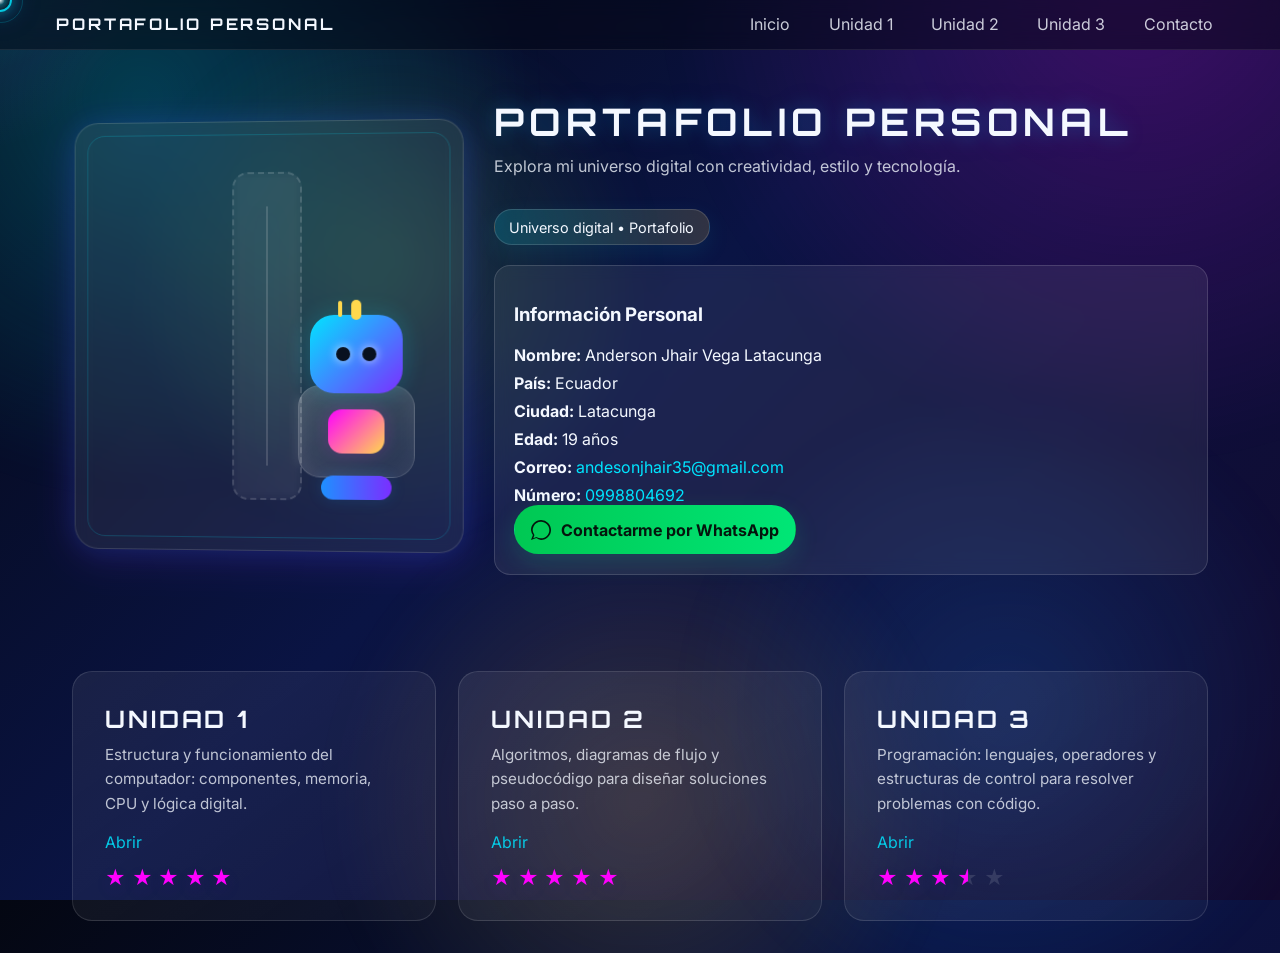
==== commit 69b074f6: "prueba 22" ====
--- a/index.html
+++ b/index.html
@@ -11,13 +11,6 @@
 	<link rel="stylesheet" href="styles.css">
 </head>
 <body>
-	<div id="loader" class="loader">
-		<div class="loader-inner">
-			<div class="spinner" aria-hidden="true"></div>
-			<p class="loader-text">Cargando interfaz galáctica…</p>
-		</div>
-	</div>
-
 	<!-- Fondo animado: canvas para estrellas y efecto parallax -->
 	<canvas id="starfield" class="starfield"></canvas>
 
--- a/styles.css
+++ b/styles.css
@@ -51,10 +51,6 @@
 
 .container{max-width:var(--container);margin:0 auto;padding:2rem;position:relative;z-index:2}
 
-/* Loader */
-.loader{position:fixed;inset:0;display:flex;align-items:center;justify-content:center;background:radial-gradient(circle at top, rgba(0,229,255,0.16), rgba(5,8,22,1));z-index:9999;transition:opacity .6s ease}
-.loader-inner{display:flex;flex-direction:column;align-items:center;gap:1rem}
-.loader-text{color:var(--white);font-size:0.95rem;letter-spacing:0.09em;text-transform:uppercase;opacity:0.88;margin:0;}
 .spinner{width:72px;height:72px;border-radius:50%;background:conic-gradient(from 0deg, var(--electric), var(--violet), var(--yellow), var(--cyan), var(--electric));animation:spin 1.6s linear infinite;box-shadow:0 0 30px rgba(0,229,255,0.24)}
 @keyframes spin{to{transform:rotate(360deg)}}
 @keyframes drift{from{transform:translate3d(-2%, -2%, 0) scale(1)} to{transform:translate3d(3%, 2%, 0) scale(1.06)}}
@@ -101,6 +97,7 @@
 .photo-preview{width:100%;height:100%;min-height:260px;border-radius:16px;display:flex;align-items:center;justify-content:center;background-size:cover;background-position:center;background-repeat:no-repeat;border:2px dashed rgba(255,255,255,0.14);transition:all .28s ease}
 .photo-preview.has-photo{border:0;box-shadow:0 0 30px rgba(0,229,255,0.18);}
 .photo-preview.has-profile{border:1px solid rgba(255,255,255,0.14);box-shadow:0 0 28px rgba(0,229,255,0.2);}
+.photo-preview.has-profile .photo-text{display:none;}
 .photo-preview .photo-text{color:rgba(244,248,255,0.7);font-weight:700;text-align:center;padding:0 1rem}
 .photo-hint{font-size:12px;color:rgba(244,248,255,0.55)}
 .photo-placeholder.dragover .photo-preview{transform:scale(1.02);box-shadow:0 12px 30px rgba(30,144,255,0.12)}
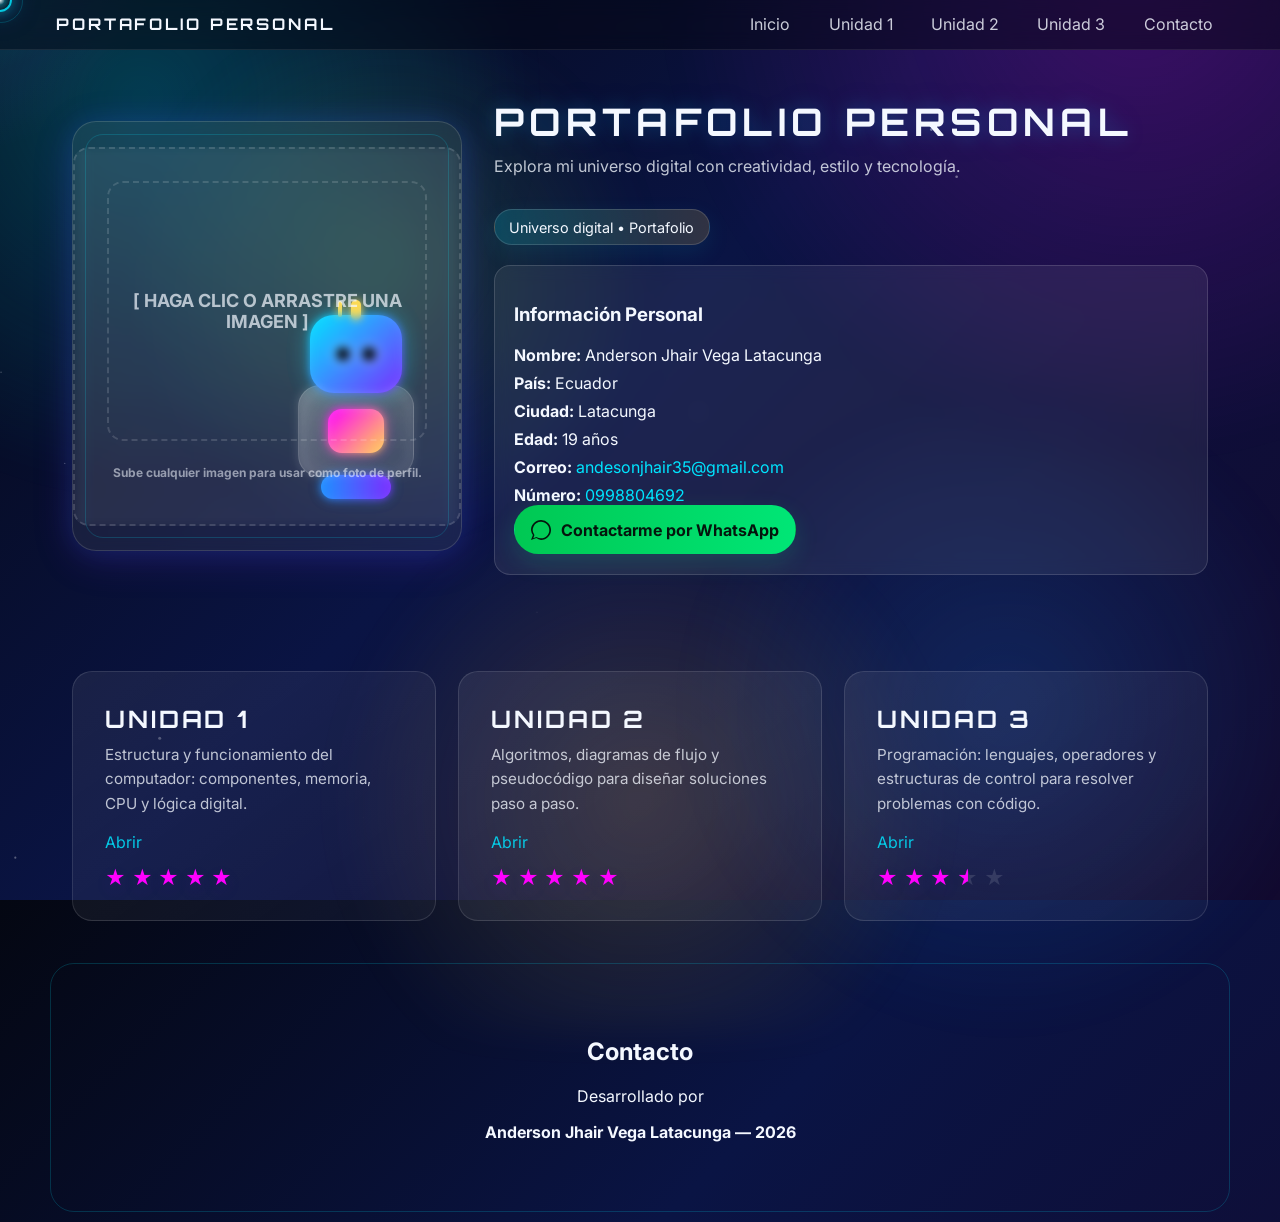
==== commit e36468e0: "prueba 23" ====
--- a/index.html
+++ b/index.html
@@ -52,9 +52,13 @@
 						<div class="robot-legs"></div>
 					</div>
 					<div class="photo-placeholder photo-static">
-						<div class="photo-preview has-profile" id="photoPreview" aria-hidden="true">
-							<span class="photo-text">[ FOTO DE PERFIL ]</span>
-						</div>
+						<label class="photo-label" for="photoInput">
+							<input type="file" accept="image/*" id="photoInput" class="photo-input" aria-label="Subir foto de perfil" />
+							<div class="photo-preview" id="photoPreview" aria-hidden="true">
+								<span class="photo-text">[ HAGA CLIC O ARRASTRE UNA IMAGEN ]</span>
+							</div>
+							<p class="photo-hint">Sube cualquier imagen para usar como foto de perfil.</p>
+						</label>
 					</div>
 				</div>
 
@@ -127,3 +131,27 @@
 			</div>
 
 				<div id="unitPanel" class="unit-panel glass">
+					<div class="portal-ring" aria-hidden="true"></div>
+					<button id="closePanel" class="close-panel">✕</button>
+					<div class="unit-content">
+						<h3 id="unitTitle">Unidad</h3>
+						<div id="unitBody" class="unit-body">
+							<div class="unit-placeholder">Aquí podrás agregar información más adelante.</div>
+						</div>
+					</div>
+				</div>
+			</section>
+
+			<!-- Contacto / Pie -->
+			<section id="contacto" class="contact container">
+				<h2>Contacto</h2>
+				<p>Desarrollado por</p>
+				<p class="author">Anderson Jhair Vega Latacunga — 2026</p>
+			</section>
+		</main>
+
+		<button id="toTop" class="to-top" title="Volver arriba">↑</button>
+
+		<script src="script.js" defer></script>
+	</body>
+</html>
--- a/styles.css
+++ b/styles.css
@@ -93,14 +93,14 @@
 .robot-legs{width:70px;height:24px;border-radius:999px;background:linear-gradient(90deg, var(--electric), var(--violet));margin-top:-2px;box-shadow:0 0 16px rgba(30,144,255,0.16)}
 .photo-placeholder{font-weight:700;color:rgba(244,248,255,0.7);font-size:18px;border:2px dashed rgba(255,255,255,0.15);padding:2rem;border-radius:16px;position:relative;z-index:1;backdrop-filter:blur(4px)}
 .photo-input{display:none}
-.photo-label{display:flex;flex-direction:column;align-items:center;gap:.7rem;cursor:pointer}
+.photo-label{display:flex;flex-direction:column;align-items:center;gap:.7rem;cursor:pointer;width:100%}
 .photo-preview{width:100%;height:100%;min-height:260px;border-radius:16px;display:flex;align-items:center;justify-content:center;background-size:cover;background-position:center;background-repeat:no-repeat;border:2px dashed rgba(255,255,255,0.14);transition:all .28s ease}
 .photo-preview.has-photo{border:0;box-shadow:0 0 30px rgba(0,229,255,0.18);}
 .photo-preview.has-profile{border:1px solid rgba(255,255,255,0.14);box-shadow:0 0 28px rgba(0,229,255,0.2);}
-.photo-preview.has-profile .photo-text{display:none;}
+.photo-preview.has-photo .photo-text{display:none;}
 .photo-preview .photo-text{color:rgba(244,248,255,0.7);font-weight:700;text-align:center;padding:0 1rem}
-.photo-hint{font-size:12px;color:rgba(244,248,255,0.55)}
-.photo-placeholder.dragover .photo-preview{transform:scale(1.02);box-shadow:0 12px 30px rgba(30,144,255,0.12)}
+.photo-hint{font-size:12px;color:rgba(244,248,255,0.55);margin-top:.8rem;}
+.photo-label.dragover .photo-preview{transform:scale(1.02);box-shadow:0 12px 30px rgba(30,144,255,0.12)}
 .title{font-family:'Orbitron', sans-serif;font-size:38px;margin:0;letter-spacing:.14em}
 .glow{text-shadow:0 0 18px rgba(0,229,255,0.22), 0 0 34px rgba(123,46,255,0.16)}
 .subtitle{color:rgba(244,248,255,0.78);margin-top:.6rem;line-height:1.6}
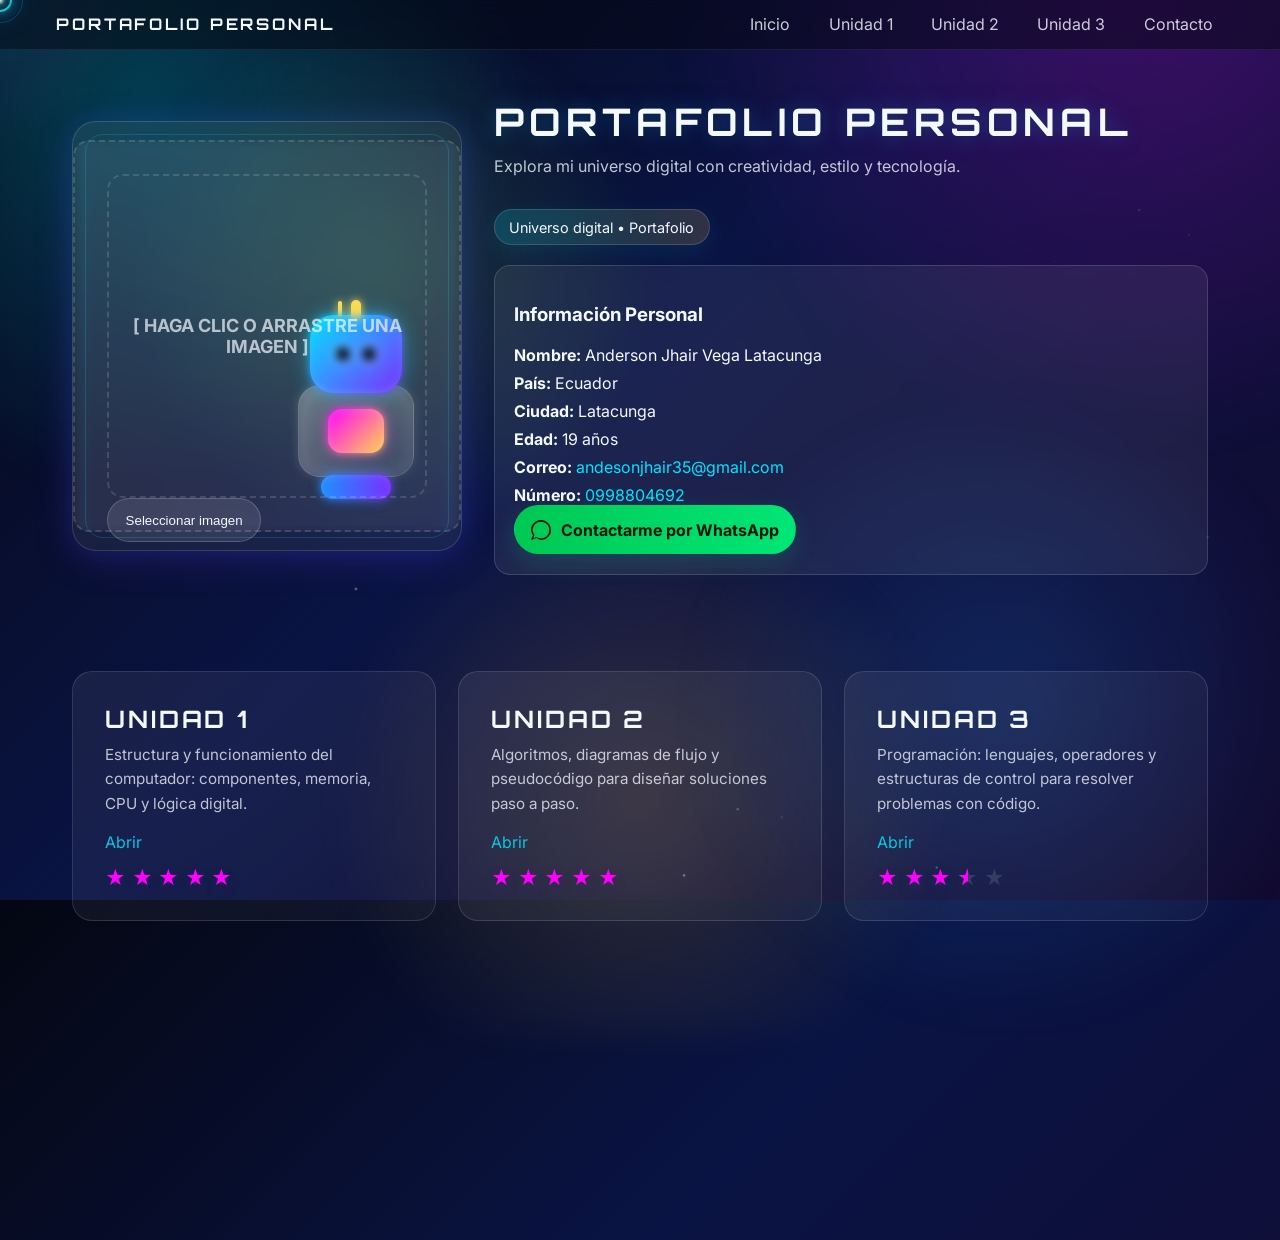
==== commit 6e99f24e: "Prueba final" ====
--- a/index.html
+++ b/index.html
@@ -55,8 +55,10 @@
 						<label class="photo-label" for="photoInput">
 							<input type="file" accept="image/*" id="photoInput" class="photo-input" aria-label="Subir foto de perfil" />
 							<div class="photo-preview" id="photoPreview" aria-hidden="true">
+								<img id="photoImage" class="photo-img hidden" alt="Foto de perfil" />
 								<span class="photo-text">[ HAGA CLIC O ARRASTRE UNA IMAGEN ]</span>
 							</div>
+							<button type="button" id="photoButton" class="upload-btn">Seleccionar imagen</button>
 							<p class="photo-hint">Sube cualquier imagen para usar como foto de perfil.</p>
 						</label>
 					</div>
--- a/styles.css
+++ b/styles.css
@@ -93,14 +93,20 @@
 .robot-legs{width:70px;height:24px;border-radius:999px;background:linear-gradient(90deg, var(--electric), var(--violet));margin-top:-2px;box-shadow:0 0 16px rgba(30,144,255,0.16)}
 .photo-placeholder{font-weight:700;color:rgba(244,248,255,0.7);font-size:18px;border:2px dashed rgba(255,255,255,0.15);padding:2rem;border-radius:16px;position:relative;z-index:1;backdrop-filter:blur(4px)}
 .photo-input{display:none}
-.photo-label{display:flex;flex-direction:column;align-items:center;gap:.7rem;cursor:pointer;width:100%}
-.photo-preview{width:100%;height:100%;min-height:260px;border-radius:16px;display:flex;align-items:center;justify-content:center;background-size:cover;background-position:center;background-repeat:no-repeat;border:2px dashed rgba(255,255,255,0.14);transition:all .28s ease}
+.photo-preview{width:100%;height:100%;min-height:260px;border-radius:16px;display:flex;align-items:center;justify-content:center;background-size:cover;background-position:center;background-repeat:no-repeat;border:2px dashed rgba(255,255,255,0.14);transition:all .28s ease;cursor:pointer;position:relative;overflow:hidden}
 .photo-preview.has-photo{border:0;box-shadow:0 0 30px rgba(0,229,255,0.18);}
 .photo-preview.has-profile{border:1px solid rgba(255,255,255,0.14);box-shadow:0 0 28px rgba(0,229,255,0.2);}
 .photo-preview.has-photo .photo-text{display:none;}
-.photo-preview .photo-text{color:rgba(244,248,255,0.7);font-weight:700;text-align:center;padding:0 1rem}
+.photo-preview .photo-text{color:rgba(244,248,255,0.7);font-weight:700;text-align:center;padding:0 1rem;z-index:2}
+.photo-img{position:absolute;inset:0;width:100%;height:100%;object-fit:cover;border-radius:16px;z-index:1;}
+.photo-preview.has-photo .photo-img{display:block;}
+.photo-preview .photo-img.hidden{display:none;}
 .photo-hint{font-size:12px;color:rgba(244,248,255,0.55);margin-top:.8rem;}
-.photo-label.dragover .photo-preview{transform:scale(1.02);box-shadow:0 12px 30px rgba(30,144,255,0.12)}
+.upload-btn{background:rgba(255,255,255,0.1);color:var(--white);border:1px solid rgba(255,255,255,0.18);padding:.85rem 1.1rem;border-radius:999px;cursor:pointer;transition:all .2s ease;}
+.upload-btn:hover{background:rgba(255,255,255,0.16);transform:translateY(-1px);}
+.upload-btn:active{transform:translateY(0);}
+.photo-placeholder.photo-static{display:grid;gap:1rem;width:100%;}
+.photo-placeholder.photo-static .photo-preview{min-height:240px;}
 .title{font-family:'Orbitron', sans-serif;font-size:38px;margin:0;letter-spacing:.14em}
 .glow{text-shadow:0 0 18px rgba(0,229,255,0.22), 0 0 34px rgba(123,46,255,0.16)}
 .subtitle{color:rgba(244,248,255,0.78);margin-top:.6rem;line-height:1.6}
@@ -195,8 +201,7 @@
 
 /* Rating stars */
 .rating{margin-top:1rem;display:flex;gap:.35rem;align-items:center}
-.star{font-size:20px;line-height:1;color:rgba(255,255,255,0.18);display:inline-block;position:relative;cursor:pointer;transition:transform .12s ease}
-.star:hover{transform:translateY(-3px)}
+.star{font-size:20px;line-height:1;color:rgba(255,255,255,0.18);display:inline-block;position:relative;cursor:default;pointer-events:none;transition:none}
 .star.full{color:var(--magenta);text-shadow:0 6px 18px rgba(123,46,255,0.12)}
 .star.empty{color:rgba(255,255,255,0.12)}
 .star.half{color:rgba(255,255,255,0.12)}
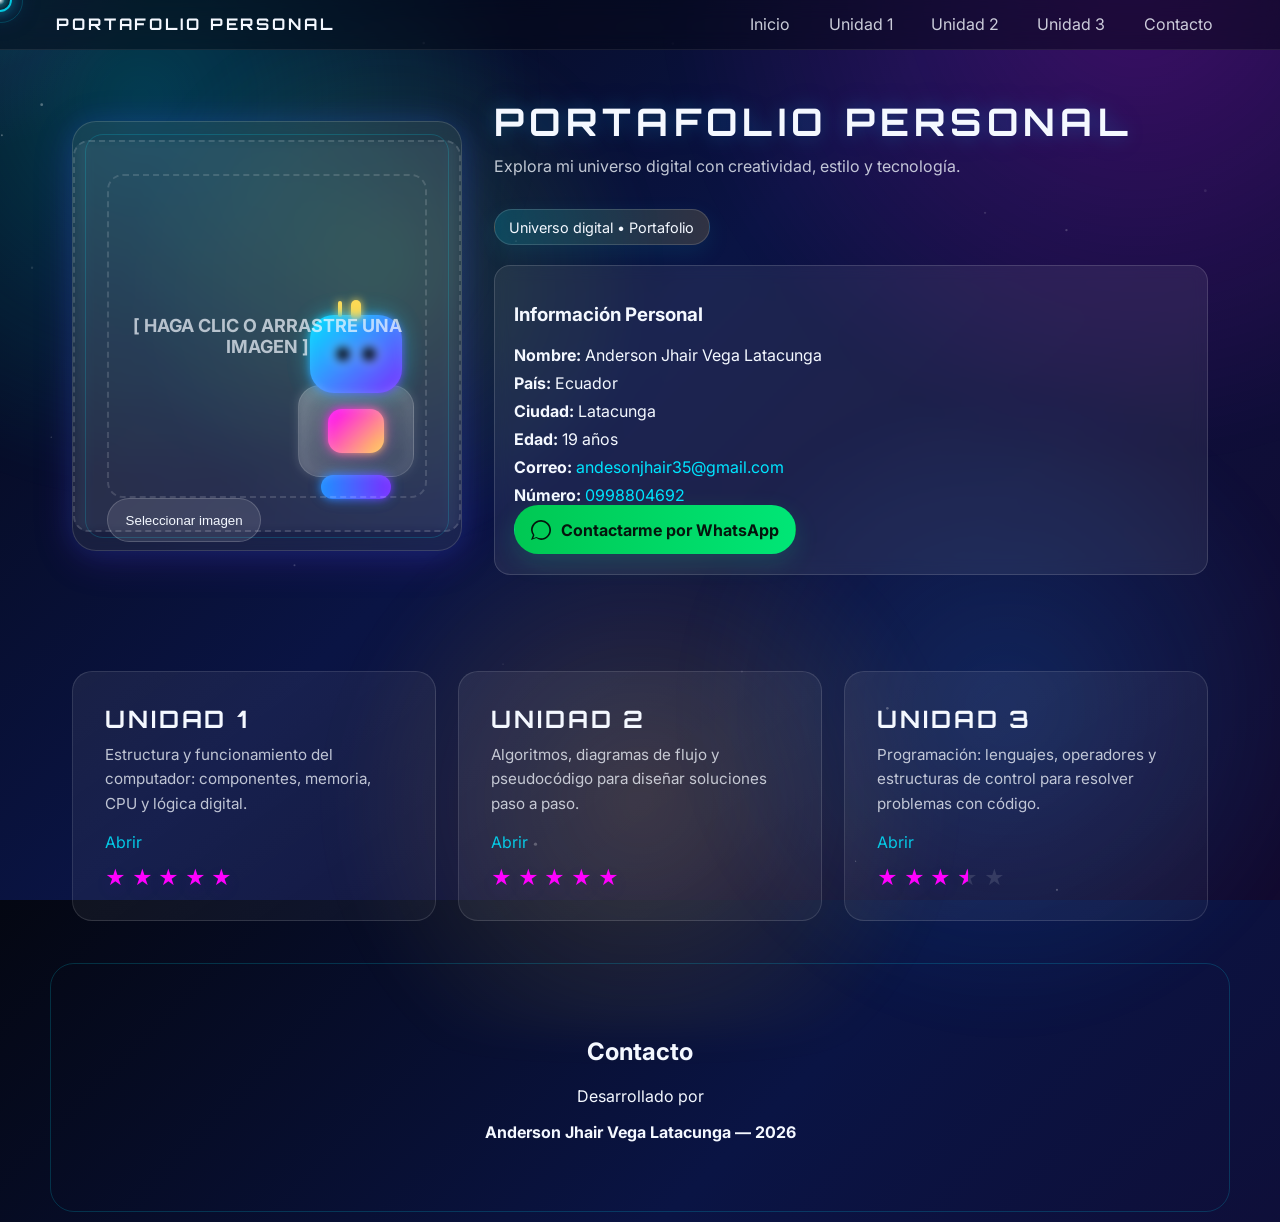
==== commit b4929c83: "Priu3eha" ====
--- a/index.html
+++ b/index.html
@@ -55,7 +55,7 @@
 						<label class="photo-label" for="photoInput">
 							<input type="file" accept="image/*" id="photoInput" class="photo-input" aria-label="Subir foto de perfil" />
 							<div class="photo-preview" id="photoPreview" aria-hidden="true">
-								<img id="photoImage" class="photo-img hidden" alt="Foto de perfil" />
+								<img id="photoImage" class="photo-img hidden" alt="Foto de perfil" src="Matais.jpg.jpeg" />
 								<span class="photo-text">[ HAGA CLIC O ARRASTRE UNA IMAGEN ]</span>
 							</div>
 							<button type="button" id="photoButton" class="upload-btn">Seleccionar imagen</button>
